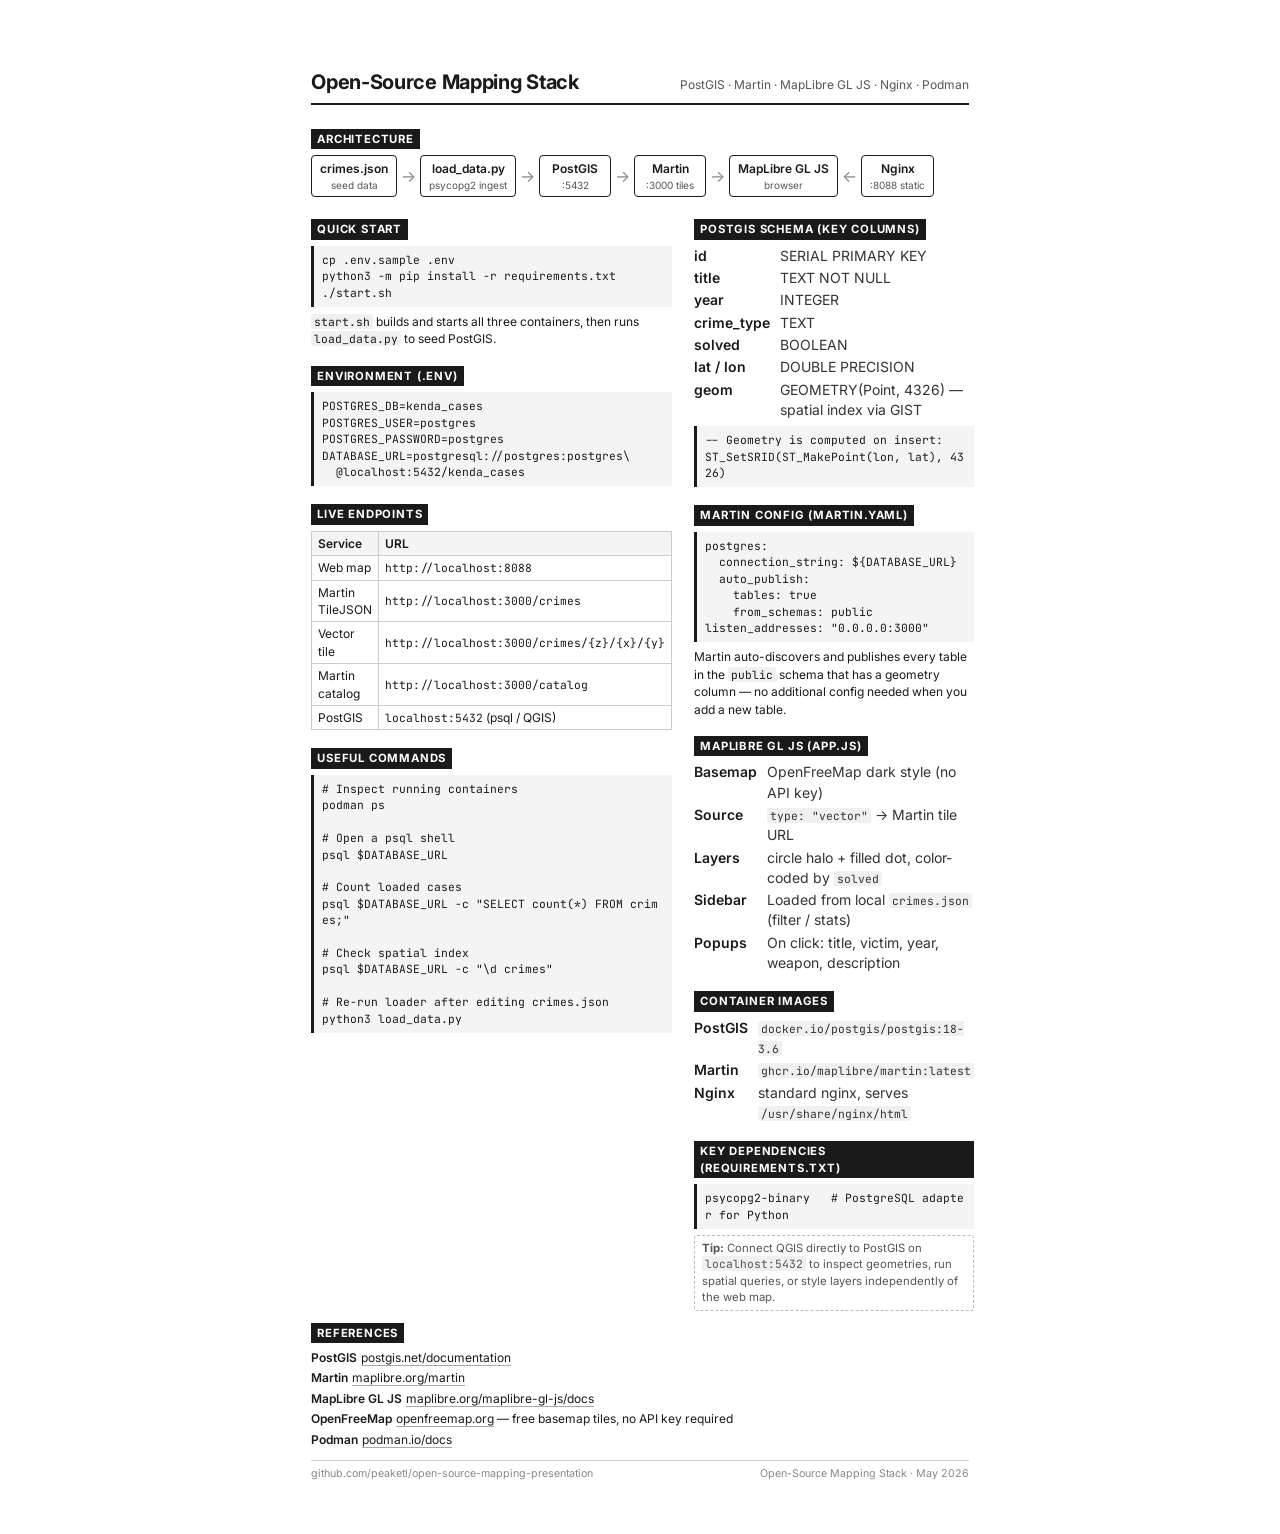
==== presentation/handout.html @ f69a6eb7 "Replace handout and outline documents with updated HTML versions; add SQL queries for PostGIS demo." ====
<!DOCTYPE html>
<html lang="en">
<head>
<meta charset="UTF-8">
<title>Open-Source Mapping Stack — Handout</title>
<style>
  @import url('https://fonts.googleapis.com/css2?family=Inter:wght@400;600;700&family=JetBrains+Mono:wght@400;600&display=swap');

  *, *::before, *::after { box-sizing: border-box; margin: 0; padding: 0; }

  body {
    font-family: 'Inter', sans-serif;
    font-size: 10.5pt;
    line-height: 1.45;
    color: #1a1a1a;
    background: #fff;
    padding: 18mm 18mm 14mm;
    max-width: 210mm;
    margin: 0 auto;
  }

  /* ── Header ── */
  header {
    display: flex;
    align-items: baseline;
    justify-content: space-between;
    border-bottom: 2.5px solid #1a1a1a;
    padding-bottom: 6px;
    margin-bottom: 12px;
  }
  header h1 { font-size: 15pt; font-weight: 700; letter-spacing: -0.3px; }
  header .subtitle { font-size: 9pt; color: #555; }

  /* ── Section titles ── */
  h2 {
    font-size: 8.5pt;
    font-weight: 700;
    text-transform: uppercase;
    letter-spacing: 0.8px;
    color: #fff;
    background: #1a1a1a;
    padding: 2px 6px;
    margin: 12px 0 6px;
    display: inline-block;
  }

  /* ── Two-column layout ── */
  .cols { display: grid; grid-template-columns: 1fr 1fr; gap: 0 22px; }
  .col-full { grid-column: 1 / -1; }

  /* ── Architecture diagram ── */
  .arch {
    display: flex;
    align-items: center;
    gap: 4px;
    margin-bottom: 10px;
    flex-wrap: wrap;
  }
  .arch-box {
    border: 1.5px solid #1a1a1a;
    border-radius: 4px;
    padding: 4px 8px;
    font-size: 9pt;
    font-weight: 600;
    text-align: center;
    min-width: 72px;
  }
  .arch-box .sub {
    font-size: 7.5pt;
    font-weight: 400;
    color: #555;
    display: block;
  }
  .arch-arrow { font-size: 12pt; color: #888; flex-shrink: 0; }

  /* ── Key/value lists ── */
  dl { display: grid; grid-template-columns: auto 1fr; gap: 2px 10px; margin-bottom: 6px; }
  dt { font-weight: 600; white-space: nowrap; }
  dd { color: #333; }

  /* ── Code blocks ── */
  pre, code {
    font-family: 'JetBrains Mono', 'Courier New', monospace;
    font-size: 8.5pt;
  }
  pre {
    background: #f4f4f4;
    border-left: 3px solid #1a1a1a;
    padding: 6px 8px;
    margin-bottom: 6px;
    white-space: pre-wrap;
    word-break: break-all;
  }
  code { background: #f0f0f0; padding: 0 3px; border-radius: 2px; }

  /* ── URL reference list ── */
  ul.refs { list-style: none; padding: 0; }
  ul.refs li { margin-bottom: 3px; font-size: 9pt; }
  ul.refs li span { font-weight: 600; margin-right: 4px; }
  ul.refs a { color: #1a1a1a; text-decoration: none; border-bottom: 1px solid #aaa; }

  /* ── Endpoint table ── */
  table { width: 100%; border-collapse: collapse; margin-bottom: 6px; font-size: 9pt; }
  th { background: #f4f4f4; font-weight: 600; text-align: left; padding: 3px 6px; border: 1px solid #ccc; }
  td { padding: 3px 6px; border: 1px solid #ccc; }
  td code { background: none; padding: 0; }

  /* ── Notes ── */
  .note {
    font-size: 8.5pt;
    color: #555;
    border: 1px dashed #bbb;
    padding: 4px 7px;
    border-radius: 3px;
    margin-top: 6px;
  }

  /* ── Footer ── */
  footer {
    border-top: 1px solid #ccc;
    margin-top: 12px;
    padding-top: 5px;
    font-size: 8pt;
    color: #888;
    display: flex;
    justify-content: space-between;
  }

  @media print {
    @page {
      size: letter portrait;
      margin: 13mm 14mm 11mm;
    }

    /* Let the @page margins do the work */
    body {
      padding: 0;
      max-width: none;
      font-size: 9.5pt;
    }

    /* Preserve background colors (section badges, code blocks, table headers) */
    * {
      -webkit-print-color-adjust: exact;
      print-color-adjust: exact;
    }

    /* Remove Google Fonts network dependency — fall back to system fonts */
    body, dt, dd, p, li, th, td, .note {
      font-family: system-ui, -apple-system, 'Helvetica Neue', Arial, sans-serif;
    }
    pre, code {
      font-family: 'Courier New', Courier, monospace;
    }

    /* Avoid breaking inside a section block */
    h2 { break-after: avoid; page-break-after: avoid; }
    pre, table, dl, .arch, .note {
      break-inside: avoid;
      page-break-inside: avoid;
    }

    /* Keep columns from orphaning */
    .cols { break-inside: avoid; page-break-inside: avoid; }

    /* URLs: show raw href after link text */
    a[href]::after {
      content: " (" attr(href) ")";
      font-size: 7.5pt;
      color: #555;
    }
    /* …except inline code links which are already readable */
    td a[href]::after { content: none; }

    /* Strip decorative underline — border shows enough */
    a { color: #1a1a1a !important; text-decoration: none; }

    footer { color: #555; }
  }
</style>
</head>
<body>

<header>
  <h1>Open-Source Mapping Stack</h1>
  <span class="subtitle">PostGIS · Martin · MapLibre GL JS · Nginx · Podman</span>
</header>

<!-- ARCHITECTURE -->
<h2>Architecture</h2>
<div class="arch">
  <div class="arch-box">crimes.json<span class="sub">seed data</span></div>
  <span class="arch-arrow">→</span>
  <div class="arch-box">load_data.py<span class="sub">psycopg2 ingest</span></div>
  <span class="arch-arrow">→</span>
  <div class="arch-box">PostGIS<span class="sub">:5432</span></div>
  <span class="arch-arrow">→</span>
  <div class="arch-box">Martin<span class="sub">:3000 tiles</span></div>
  <span class="arch-arrow">→</span>
  <div class="arch-box">MapLibre GL JS<span class="sub">browser</span></div>
  <span class="arch-arrow">←</span>
  <div class="arch-box">Nginx<span class="sub">:8088 static</span></div>
</div>

<div class="cols">

  <!-- LEFT COLUMN -->
  <div>

    <h2>Quick Start</h2>
    <pre>cp .env.sample .env
python3 -m pip install -r requirements.txt
./start.sh</pre>
    <p style="font-size:9pt;margin-bottom:6px"><code>start.sh</code> builds and starts all three containers, then runs <code>load_data.py</code> to seed PostGIS.</p>

    <h2>Environment (.env)</h2>
    <pre>POSTGRES_DB=kenda_cases
POSTGRES_USER=postgres
POSTGRES_PASSWORD=postgres
DATABASE_URL=postgresql://postgres:postgres\
  @localhost:5432/kenda_cases</pre>

    <h2>Live Endpoints</h2>
    <table>
      <tr><th>Service</th><th>URL</th></tr>
      <tr><td>Web map</td><td><code>http://localhost:8088</code></td></tr>
      <tr><td>Martin TileJSON</td><td><code>http://localhost:3000/crimes</code></td></tr>
      <tr><td>Vector tile</td><td><code>http://localhost:3000/crimes/{z}/{x}/{y}</code></td></tr>
      <tr><td>Martin catalog</td><td><code>http://localhost:3000/catalog</code></td></tr>
      <tr><td>PostGIS</td><td><code>localhost:5432</code> (psql / QGIS)</td></tr>
    </table>

    <h2>Useful Commands</h2>
    <pre># Inspect running containers
podman ps

# Open a psql shell
psql $DATABASE_URL

# Count loaded cases
psql $DATABASE_URL -c "SELECT count(*) FROM crimes;"

# Check spatial index
psql $DATABASE_URL -c "\d crimes"

# Re-run loader after editing crimes.json
python3 load_data.py</pre>

  </div>

  <!-- RIGHT COLUMN -->
  <div>

    <h2>PostGIS Schema (key columns)</h2>
    <dl>
      <dt>id</dt>        <dd>SERIAL PRIMARY KEY</dd>
      <dt>title</dt>     <dd>TEXT NOT NULL</dd>
      <dt>year</dt>      <dd>INTEGER</dd>
      <dt>crime_type</dt><dd>TEXT</dd>
      <dt>solved</dt>    <dd>BOOLEAN</dd>
      <dt>lat / lon</dt> <dd>DOUBLE PRECISION</dd>
      <dt>geom</dt>      <dd>GEOMETRY(Point, 4326) — spatial index via GIST</dd>
    </dl>
    <pre style="margin-top:2px">-- Geometry is computed on insert:
ST_SetSRID(ST_MakePoint(lon, lat), 4326)</pre>

    <h2>Martin Config (martin.yaml)</h2>
    <pre>postgres:
  connection_string: ${DATABASE_URL}
  auto_publish:
    tables: true
    from_schemas: public
listen_addresses: "0.0.0.0:3000"</pre>
    <p style="font-size:9pt;margin-bottom:6px">Martin auto-discovers and publishes every table in the <code>public</code> schema that has a geometry column — no additional config needed when you add a new table.</p>

    <h2>MapLibre GL JS (app.js)</h2>
    <dl>
      <dt>Basemap</dt>  <dd>OpenFreeMap dark style (no API key)</dd>
      <dt>Source</dt>   <dd><code>type: "vector"</code> → Martin tile URL</dd>
      <dt>Layers</dt>   <dd>circle halo + filled dot, color-coded by <code>solved</code></dd>
      <dt>Sidebar</dt>  <dd>Loaded from local <code>crimes.json</code> (filter / stats)</dd>
      <dt>Popups</dt>   <dd>On click: title, victim, year, weapon, description</dd>
    </dl>

    <h2>Container Images</h2>
    <dl>
      <dt>PostGIS</dt><dd><code>docker.io/postgis/postgis:18-3.6</code></dd>
      <dt>Martin</dt> <dd><code>ghcr.io/maplibre/martin:latest</code></dd>
      <dt>Nginx</dt>  <dd>standard nginx, serves <code>/usr/share/nginx/html</code></dd>
    </dl>

    <h2>Key Dependencies (requirements.txt)</h2>
    <pre>psycopg2-binary   # PostgreSQL adapter for Python</pre>

    <div class="note">
      <strong>Tip:</strong> Connect QGIS directly to PostGIS on <code>localhost:5432</code>
      to inspect geometries, run spatial queries, or style layers independently of the web map.
    </div>

  </div>
</div>

<!-- REFERENCES -->
<div class="col-full">
  <h2>References</h2>
  <ul class="refs">
    <li><span>PostGIS</span><a href="https://postgis.net/documentation/">postgis.net/documentation</a></li>
    <li><span>Martin</span><a href="https://maplibre.org/martin/">maplibre.org/martin</a></li>
    <li><span>MapLibre GL JS</span><a href="https://maplibre.org/maplibre-gl-js/docs/">maplibre.org/maplibre-gl-js/docs</a></li>
    <li><span>OpenFreeMap</span><a href="https://openfreemap.org">openfreemap.org</a> — free basemap tiles, no API key required</li>
    <li><span>Podman</span><a href="https://podman.io/docs">podman.io/docs</a></li>
  </ul>
</div>

<footer>
  <span>github.com/peaketl/open-source-mapping-presentation</span>
  <span>Open-Source Mapping Stack · May 2026</span>
</footer>

</body>
</html>
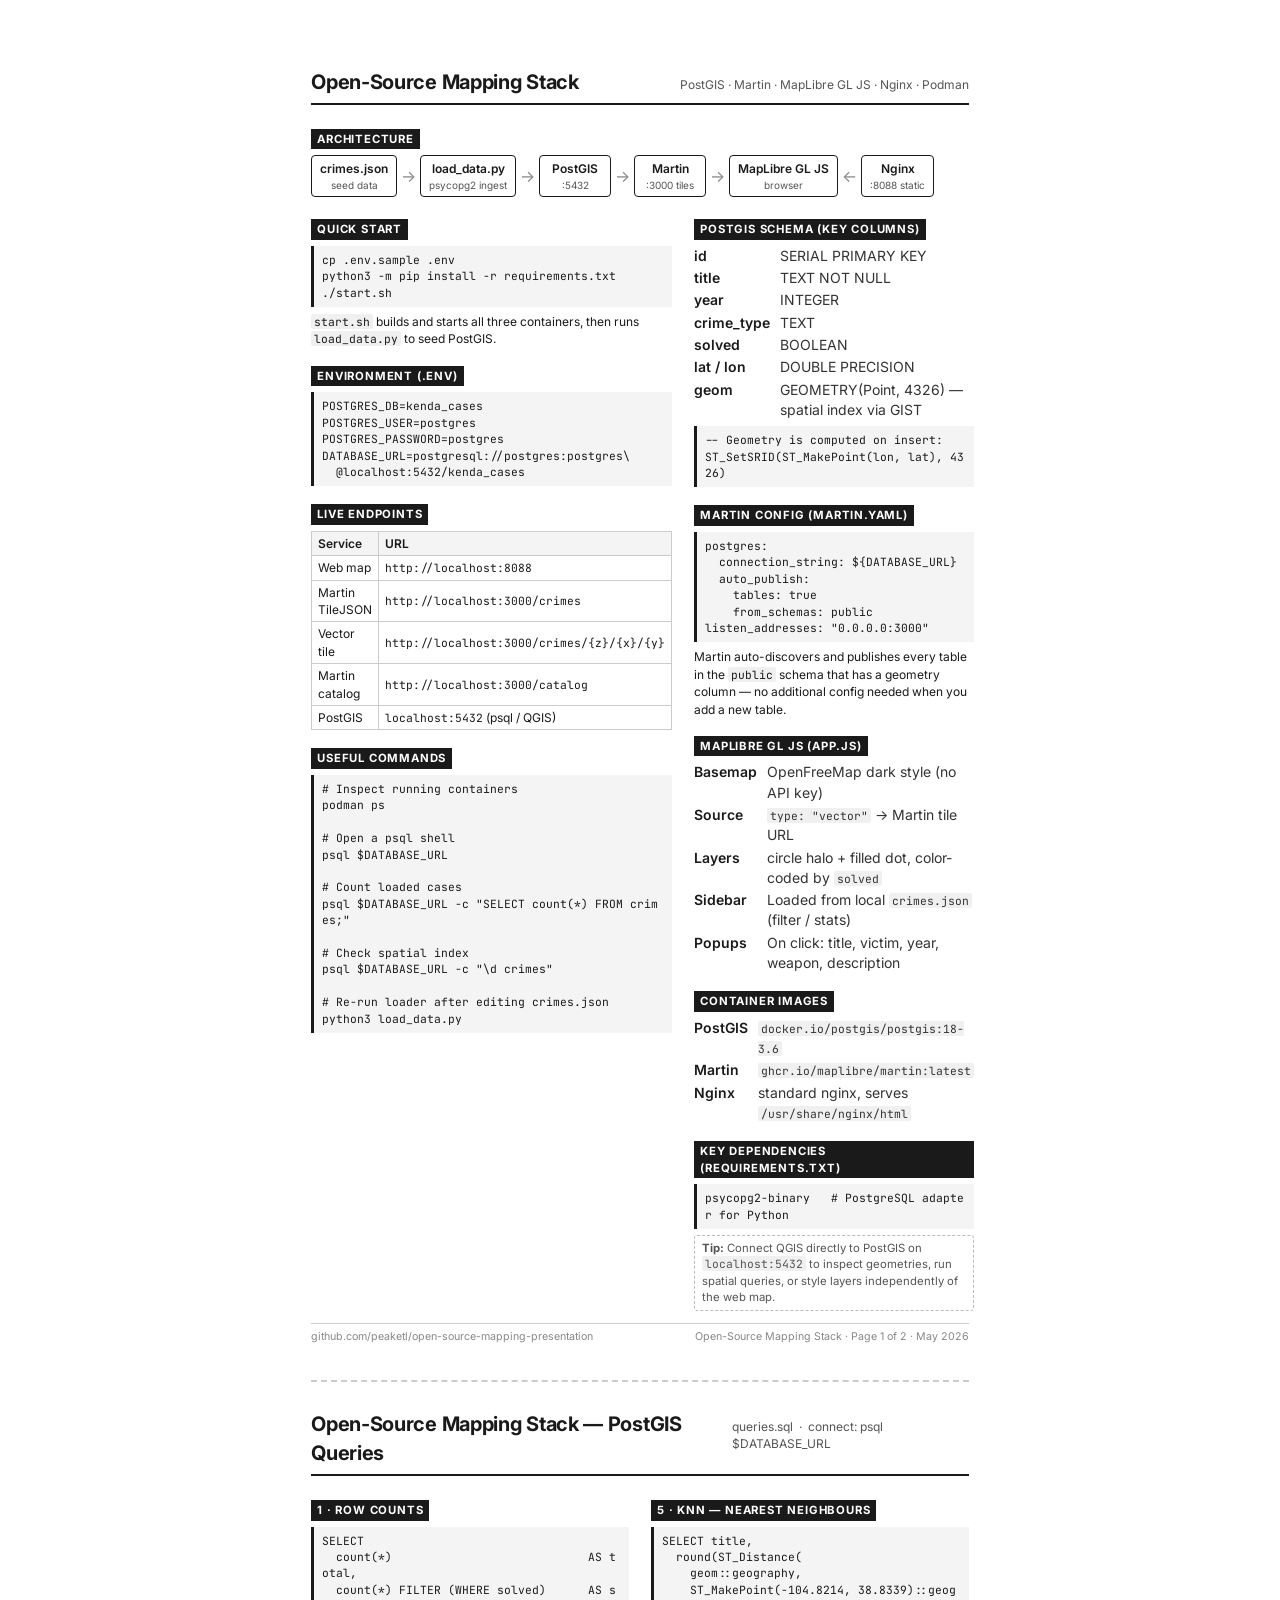
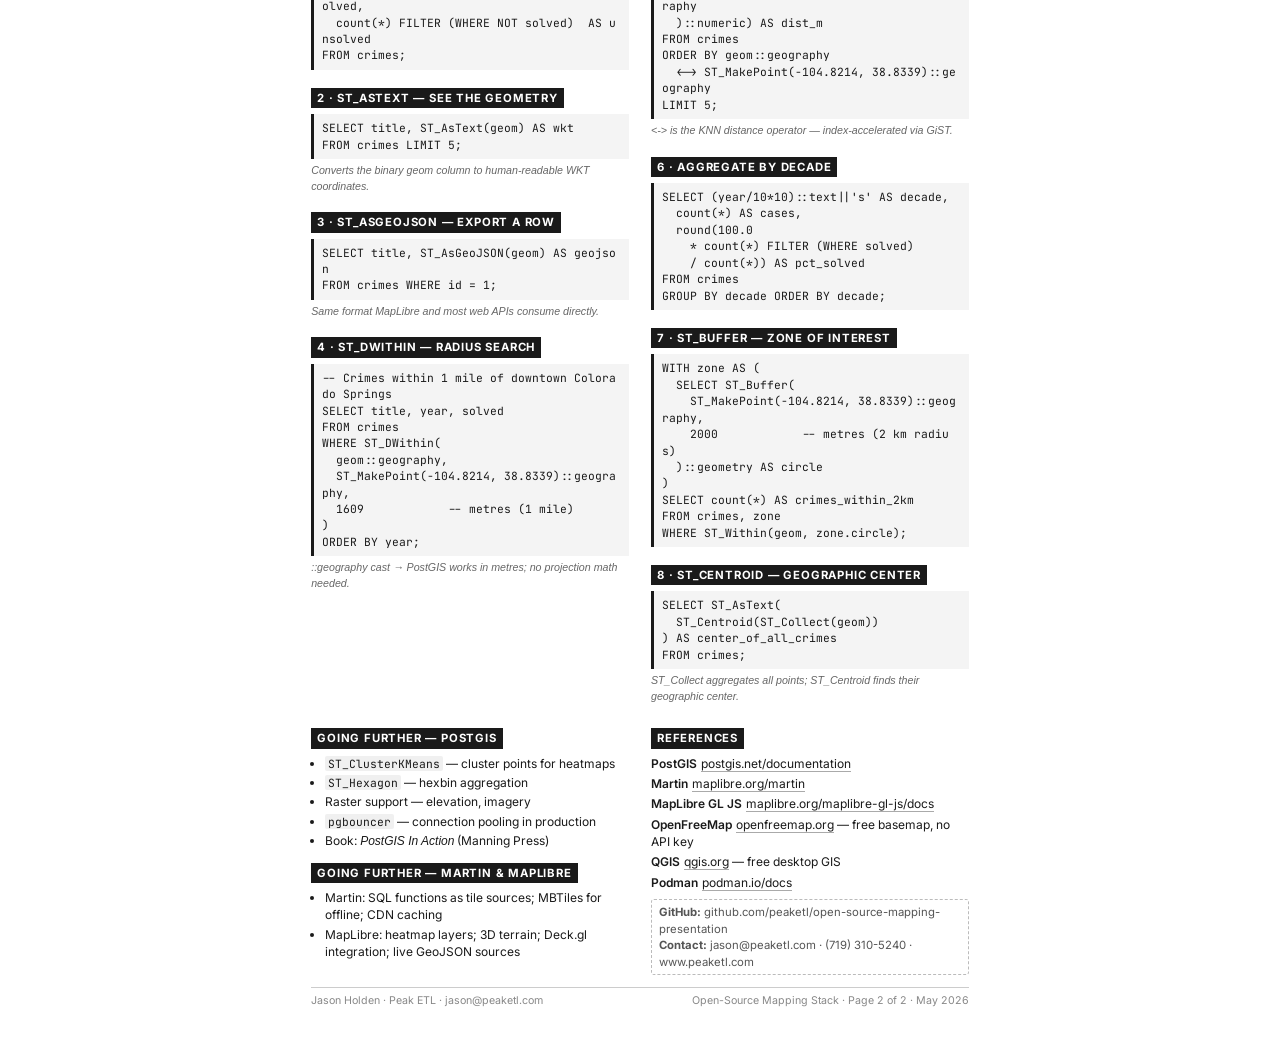
==== commit 98c6dbd7: "Add handout and speaker outline documents in HTML format; include PostGIS demo queries" ====
--- a/presentation/handout.html
+++ b/presentation/handout.html
@@ -115,6 +115,28 @@
     margin-top: 6px;
   }
 
+  /* ── Inline note (below a code block) ── */
+  .note-inline {
+    font-size: 8pt;
+    color: #666;
+    font-style: italic;
+    margin: -2px 0 6px;
+  }
+
+  /* ── Page 2 separator ── */
+  .page-break {
+    break-before: page;
+    page-break-before: always;
+    height: 0;
+  }
+  @media screen {
+    .page-break {
+      height: auto;
+      border-top: 2px dashed #ccc;
+      margin: 36px 0 28px;
+    }
+  }
+
   /* ── Footer ── */
   footer {
     border-top: 1px solid #ccc;
@@ -129,14 +151,15 @@
   @media print {
     @page {
       size: letter portrait;
-      margin: 13mm 14mm 11mm;
+      margin: 11mm 13mm 10mm;
     }
 
     /* Let the @page margins do the work */
     body {
       padding: 0;
       max-width: none;
-      font-size: 9.5pt;
+      font-size: 8.5pt;
+      line-height: 1.35;
     }
 
     /* Preserve background colors (section badges, code blocks, table headers) */
@@ -151,22 +174,34 @@
     }
     pre, code {
       font-family: 'Courier New', Courier, monospace;
-    }
-
-    /* Avoid breaking inside a section block */
-    h2 { break-after: avoid; page-break-after: avoid; }
+      font-size: 7.5pt;
+    }
+
+    /* Tighten vertical rhythm */
+    h2 {
+      margin: 7px 0 4px;
+      break-after: avoid;
+      page-break-after: avoid;
+    }
+    pre {
+      padding: 4px 6px;
+      margin-bottom: 4px;
+    }
+    dl { gap: 1px 8px; margin-bottom: 4px; }
+    table { margin-bottom: 4px; }
+    th, td { padding: 2px 5px; }
+    footer { margin-top: 8px; }
+
+    /* Avoid breaking inside a section block — but NOT .cols, which must flow freely */
     pre, table, dl, .arch, .note {
       break-inside: avoid;
       page-break-inside: avoid;
     }
 
-    /* Keep columns from orphaning */
-    .cols { break-inside: avoid; page-break-inside: avoid; }
-
     /* URLs: show raw href after link text */
     a[href]::after {
       content: " (" attr(href) ")";
-      font-size: 7.5pt;
+      font-size: 7pt;
       color: #555;
     }
     /* …except inline code links which are already readable */
@@ -300,21 +335,139 @@
   </div>
 </div>
 
-<!-- REFERENCES -->
-<div class="col-full">
-  <h2>References</h2>
-  <ul class="refs">
-    <li><span>PostGIS</span><a href="https://postgis.net/documentation/">postgis.net/documentation</a></li>
-    <li><span>Martin</span><a href="https://maplibre.org/martin/">maplibre.org/martin</a></li>
-    <li><span>MapLibre GL JS</span><a href="https://maplibre.org/maplibre-gl-js/docs/">maplibre.org/maplibre-gl-js/docs</a></li>
-    <li><span>OpenFreeMap</span><a href="https://openfreemap.org">openfreemap.org</a> — free basemap tiles, no API key required</li>
-    <li><span>Podman</span><a href="https://podman.io/docs">podman.io/docs</a></li>
-  </ul>
-</div>
-
 <footer>
   <span>github.com/peaketl/open-source-mapping-presentation</span>
-  <span>Open-Source Mapping Stack · May 2026</span>
+  <span>Open-Source Mapping Stack · Page 1 of 2 · May 2026</span>
+</footer>
+
+<!-- ═══════════════════════════════════════ PAGE 2 ═══════════════════════════════════════ -->
+<div class="page-break"></div>
+
+<header>
+  <h1>Open-Source Mapping Stack — PostGIS Queries</h1>
+  <span class="subtitle">queries.sql &nbsp;·&nbsp; connect: psql $DATABASE_URL</span>
+</header>
+
+<div class="cols">
+
+  <!-- LEFT: queries 1–4 -->
+  <div>
+
+    <h2>1 · Row counts</h2>
+    <pre>SELECT
+  count(*)                            AS total,
+  count(*) FILTER (WHERE solved)      AS solved,
+  count(*) FILTER (WHERE NOT solved)  AS unsolved
+FROM crimes;</pre>
+
+    <h2>2 · ST_AsText — see the geometry</h2>
+    <pre>SELECT title, ST_AsText(geom) AS wkt
+FROM crimes LIMIT 5;</pre>
+    <p class="note-inline">Converts the binary geom column to human-readable WKT coordinates.</p>
+
+    <h2>3 · ST_AsGeoJSON — export a row</h2>
+    <pre>SELECT title, ST_AsGeoJSON(geom) AS geojson
+FROM crimes WHERE id = 1;</pre>
+    <p class="note-inline">Same format MapLibre and most web APIs consume directly.</p>
+
+    <h2>4 · ST_DWithin — radius search</h2>
+    <pre>-- Crimes within 1 mile of downtown Colorado Springs
+SELECT title, year, solved
+FROM crimes
+WHERE ST_DWithin(
+  geom::geography,
+  ST_MakePoint(-104.8214, 38.8339)::geography,
+  1609            -- metres (1 mile)
+)
+ORDER BY year;</pre>
+    <p class="note-inline">::geography cast → PostGIS works in metres; no projection math needed.</p>
+
+  </div>
+
+  <!-- RIGHT: queries 5–8 -->
+  <div>
+
+    <h2>5 · KNN — nearest neighbours</h2>
+    <pre>SELECT title,
+  round(ST_Distance(
+    geom::geography,
+    ST_MakePoint(-104.8214, 38.8339)::geography
+  )::numeric) AS dist_m
+FROM crimes
+ORDER BY geom::geography
+  &lt;-> ST_MakePoint(-104.8214, 38.8339)::geography
+LIMIT 5;</pre>
+    <p class="note-inline">&lt;-> is the KNN distance operator — index-accelerated via GiST.</p>
+
+    <h2>6 · Aggregate by decade</h2>
+    <pre>SELECT (year/10*10)::text||'s' AS decade,
+  count(*) AS cases,
+  round(100.0
+    * count(*) FILTER (WHERE solved)
+    / count(*)) AS pct_solved
+FROM crimes
+GROUP BY decade ORDER BY decade;</pre>
+
+    <h2>7 · ST_Buffer — zone of interest</h2>
+    <pre>WITH zone AS (
+  SELECT ST_Buffer(
+    ST_MakePoint(-104.8214, 38.8339)::geography,
+    2000            -- metres (2 km radius)
+  )::geometry AS circle
+)
+SELECT count(*) AS crimes_within_2km
+FROM crimes, zone
+WHERE ST_Within(geom, zone.circle);</pre>
+
+    <h2>8 · ST_Centroid — geographic center</h2>
+    <pre>SELECT ST_AsText(
+  ST_Centroid(ST_Collect(geom))
+) AS center_of_all_crimes
+FROM crimes;</pre>
+    <p class="note-inline">ST_Collect aggregates all points; ST_Centroid finds their geographic center.</p>
+
+  </div>
+</div>
+
+<div class="cols" style="margin-top:6px">
+
+  <div>
+    <h2>Going Further — PostGIS</h2>
+    <ul class="refs" style="list-style:disc;padding-left:14px;font-size:9pt">
+      <li style="margin-bottom:2px"><code>ST_ClusterKMeans</code> — cluster points for heatmaps</li>
+      <li style="margin-bottom:2px"><code>ST_Hexagon</code> — hexbin aggregation</li>
+      <li style="margin-bottom:2px">Raster support — elevation, imagery</li>
+      <li style="margin-bottom:2px"><code>pgbouncer</code> — connection pooling in production</li>
+      <li style="margin-bottom:2px">Book: <em>PostGIS In Action</em> (Manning Press)</li>
+    </ul>
+    <h2 style="margin-top:10px">Going Further — Martin &amp; MapLibre</h2>
+    <ul class="refs" style="list-style:disc;padding-left:14px;font-size:9pt">
+      <li style="margin-bottom:2px">Martin: SQL functions as tile sources; MBTiles for offline; CDN caching</li>
+      <li style="margin-bottom:2px">MapLibre: heatmap layers; 3D terrain; Deck.gl integration; live GeoJSON sources</li>
+    </ul>
+  </div>
+
+  <div>
+    <h2>References</h2>
+    <ul class="refs">
+      <li><span>PostGIS</span><a href="https://postgis.net/documentation/">postgis.net/documentation</a></li>
+      <li><span>Martin</span><a href="https://maplibre.org/martin/">maplibre.org/martin</a></li>
+      <li><span>MapLibre GL JS</span><a href="https://maplibre.org/maplibre-gl-js/docs/">maplibre.org/maplibre-gl-js/docs</a></li>
+      <li><span>OpenFreeMap</span><a href="https://openfreemap.org">openfreemap.org</a> — free basemap, no API key</li>
+      <li><span>QGIS</span><a href="https://qgis.org">qgis.org</a> — free desktop GIS</li>
+      <li><span>Podman</span><a href="https://podman.io/docs">podman.io/docs</a></li>
+    </ul>
+    <div class="note" style="margin-top:8px">
+      <strong>GitHub:</strong> github.com/peaketl/open-source-mapping-presentation<br>
+      <strong>Contact:</strong> jason@peaketl.com · (719) 310-5240 · www.peaketl.com
+    </div>
+  </div>
+
+</div>
+
+<footer>
+  <span>Jason Holden · Peak ETL · jason@peaketl.com</span>
+  <span>Open-Source Mapping Stack · Page 2 of 2 · May 2026</span>
 </footer>
 
 </body>
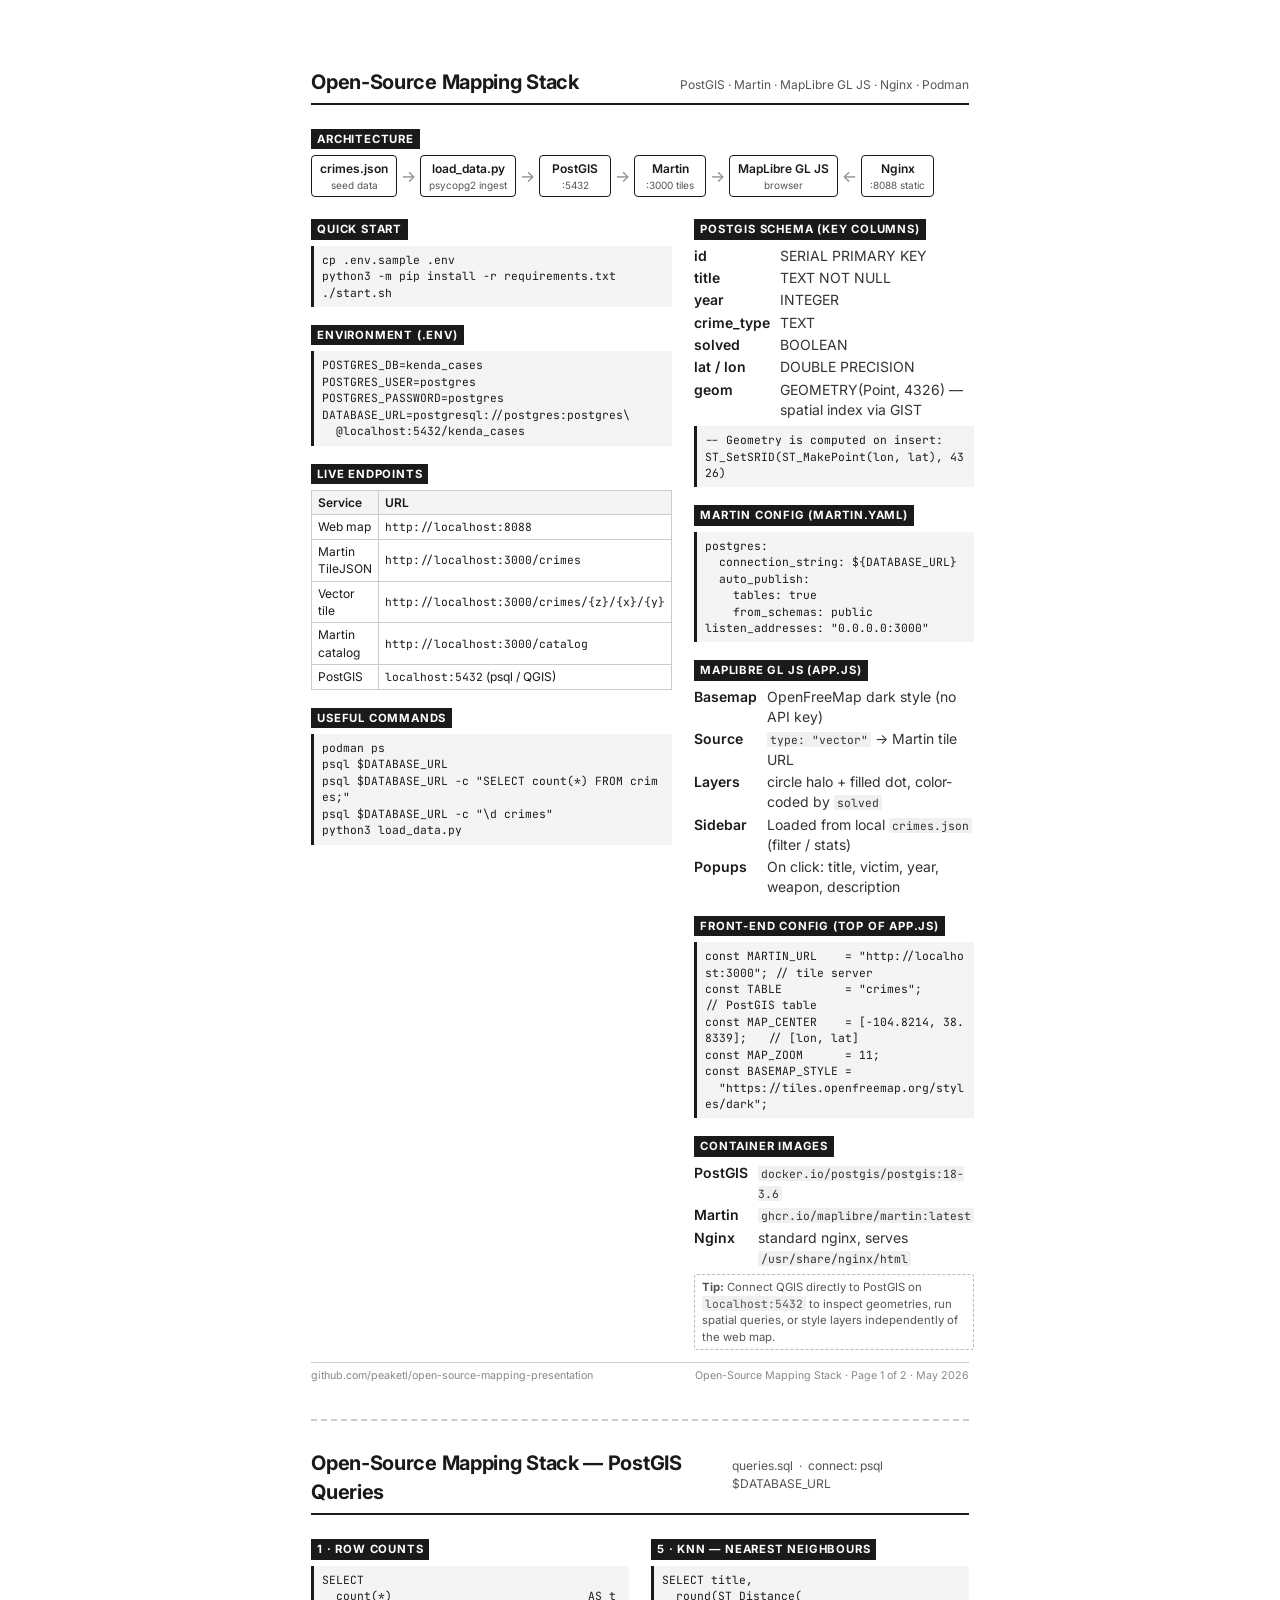
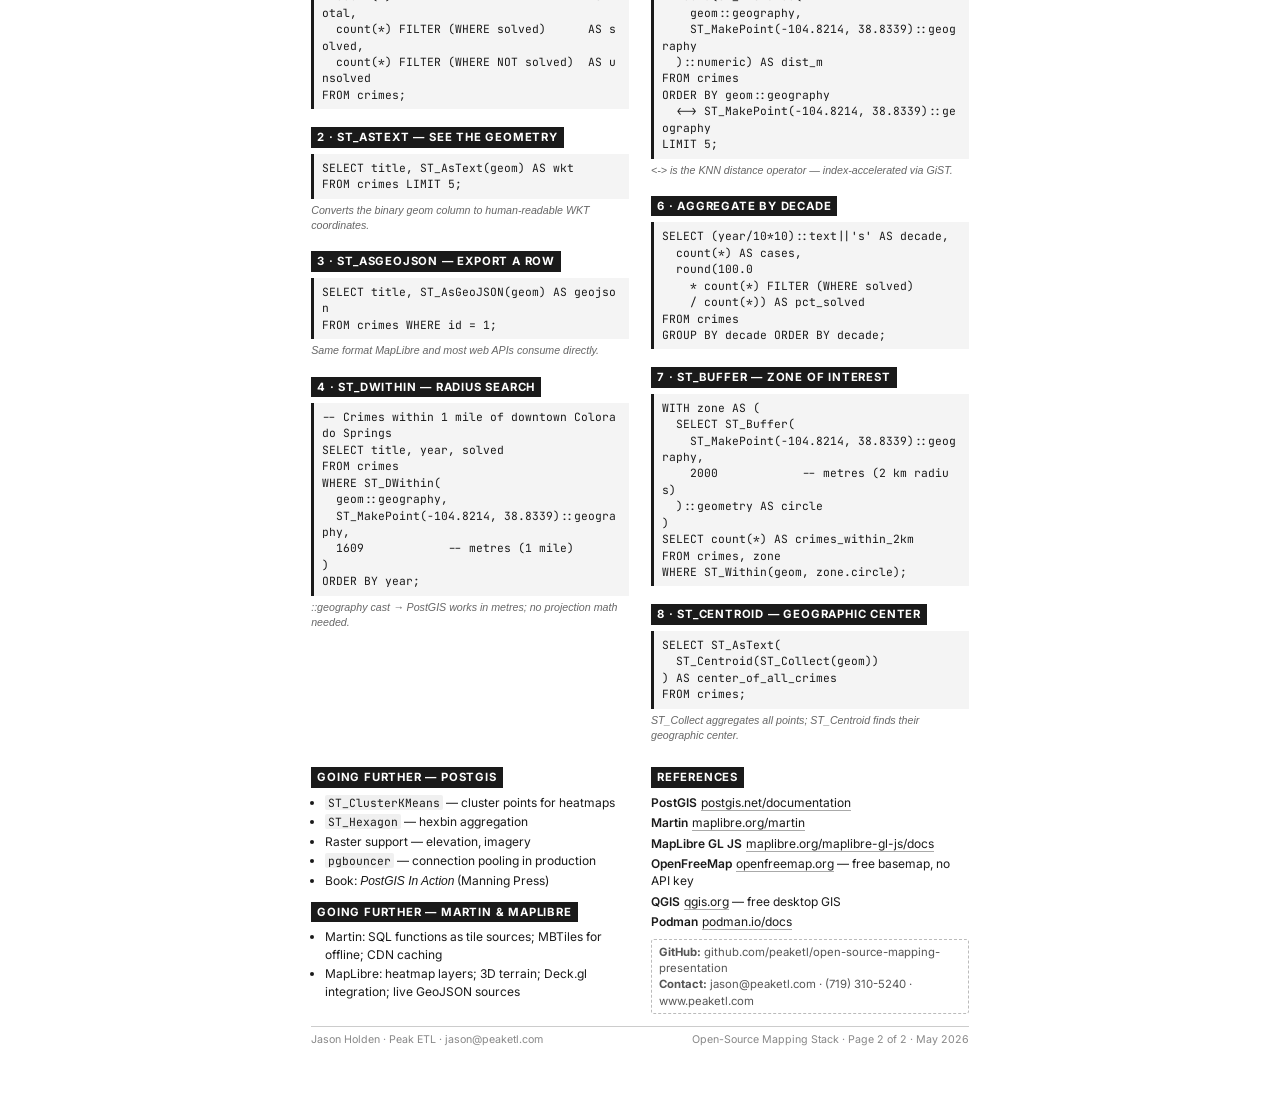
==== commit 0ea260d9: "Update handout and speaker outline with formatting improvements; modify app.js for basemap style opt" ====
--- a/presentation/handout.html
+++ b/presentation/handout.html
@@ -151,15 +151,15 @@
   @media print {
     @page {
       size: letter portrait;
-      margin: 11mm 13mm 10mm;
+      margin: 8mm 10mm 7mm;
     }
 
     /* Let the @page margins do the work */
     body {
       padding: 0;
       max-width: none;
-      font-size: 8.5pt;
-      line-height: 1.35;
+      font-size: 7.5pt;
+      line-height: 1.25;
     }
 
     /* Preserve background colors (section badges, code blocks, table headers) */
@@ -178,19 +178,27 @@
     }
 
     /* Tighten vertical rhythm */
+    header { margin-bottom: 7px; }
+    header h1 { font-size: 11pt; }
+    .cols { gap: 0 12px; }
+    .arch { gap: 3px; margin-bottom: 6px; }
+    .arch-box { padding: 3px 5px; min-width: 60px; }
     h2 {
-      margin: 7px 0 4px;
+      margin: 5px 0 3px;
       break-after: avoid;
       page-break-after: avoid;
     }
     pre {
-      padding: 4px 6px;
-      margin-bottom: 4px;
-    }
-    dl { gap: 1px 8px; margin-bottom: 4px; }
-    table { margin-bottom: 4px; }
-    th, td { padding: 2px 5px; }
-    footer { margin-top: 8px; }
+      padding: 3px 5px;
+      margin-bottom: 3px;
+    }
+    dl { gap: 1px 6px; margin-bottom: 3px; }
+    table { margin-bottom: 3px; }
+    th, td { padding: 2px 4px; }
+    footer { margin-top: 6px; padding-top: 3px; }
+    .note { padding: 3px 6px; margin-top: 4px; }
+    .note-inline { margin: -1px 0 3px; }
+    p[style] { margin-bottom: 3px !important; }
 
     /* Avoid breaking inside a section block — but NOT .cols, which must flow freely */
     pre, table, dl, .arch, .note {
@@ -246,7 +254,6 @@
     <pre>cp .env.sample .env
 python3 -m pip install -r requirements.txt
 ./start.sh</pre>
-    <p style="font-size:9pt;margin-bottom:6px"><code>start.sh</code> builds and starts all three containers, then runs <code>load_data.py</code> to seed PostGIS.</p>
 
     <h2>Environment (.env)</h2>
     <pre>POSTGRES_DB=kenda_cases
@@ -266,19 +273,10 @@
     </table>
 
     <h2>Useful Commands</h2>
-    <pre># Inspect running containers
-podman ps
-
-# Open a psql shell
+    <pre>podman ps
 psql $DATABASE_URL
-
-# Count loaded cases
 psql $DATABASE_URL -c "SELECT count(*) FROM crimes;"
-
-# Check spatial index
 psql $DATABASE_URL -c "\d crimes"
-
-# Re-run loader after editing crimes.json
 python3 load_data.py</pre>
 
   </div>
@@ -306,8 +304,6 @@
     tables: true
     from_schemas: public
 listen_addresses: "0.0.0.0:3000"</pre>
-    <p style="font-size:9pt;margin-bottom:6px">Martin auto-discovers and publishes every table in the <code>public</code> schema that has a geometry column — no additional config needed when you add a new table.</p>
-
     <h2>MapLibre GL JS (app.js)</h2>
     <dl>
       <dt>Basemap</dt>  <dd>OpenFreeMap dark style (no API key)</dd>
@@ -317,15 +313,19 @@
       <dt>Popups</dt>   <dd>On click: title, victim, year, weapon, description</dd>
     </dl>
 
+    <h2>Front-end Config (top of app.js)</h2>
+    <pre>const MARTIN_URL    = "http://localhost:3000"; // tile server
+const TABLE         = "crimes";               // PostGIS table
+const MAP_CENTER    = [-104.8214, 38.8339];   // [lon, lat]
+const MAP_ZOOM      = 11;
+const BASEMAP_STYLE =
+  "https://tiles.openfreemap.org/styles/dark";</pre>
     <h2>Container Images</h2>
     <dl>
       <dt>PostGIS</dt><dd><code>docker.io/postgis/postgis:18-3.6</code></dd>
       <dt>Martin</dt> <dd><code>ghcr.io/maplibre/martin:latest</code></dd>
       <dt>Nginx</dt>  <dd>standard nginx, serves <code>/usr/share/nginx/html</code></dd>
     </dl>
-
-    <h2>Key Dependencies (requirements.txt)</h2>
-    <pre>psycopg2-binary   # PostgreSQL adapter for Python</pre>
 
     <div class="note">
       <strong>Tip:</strong> Connect QGIS directly to PostGIS on <code>localhost:5432</code>
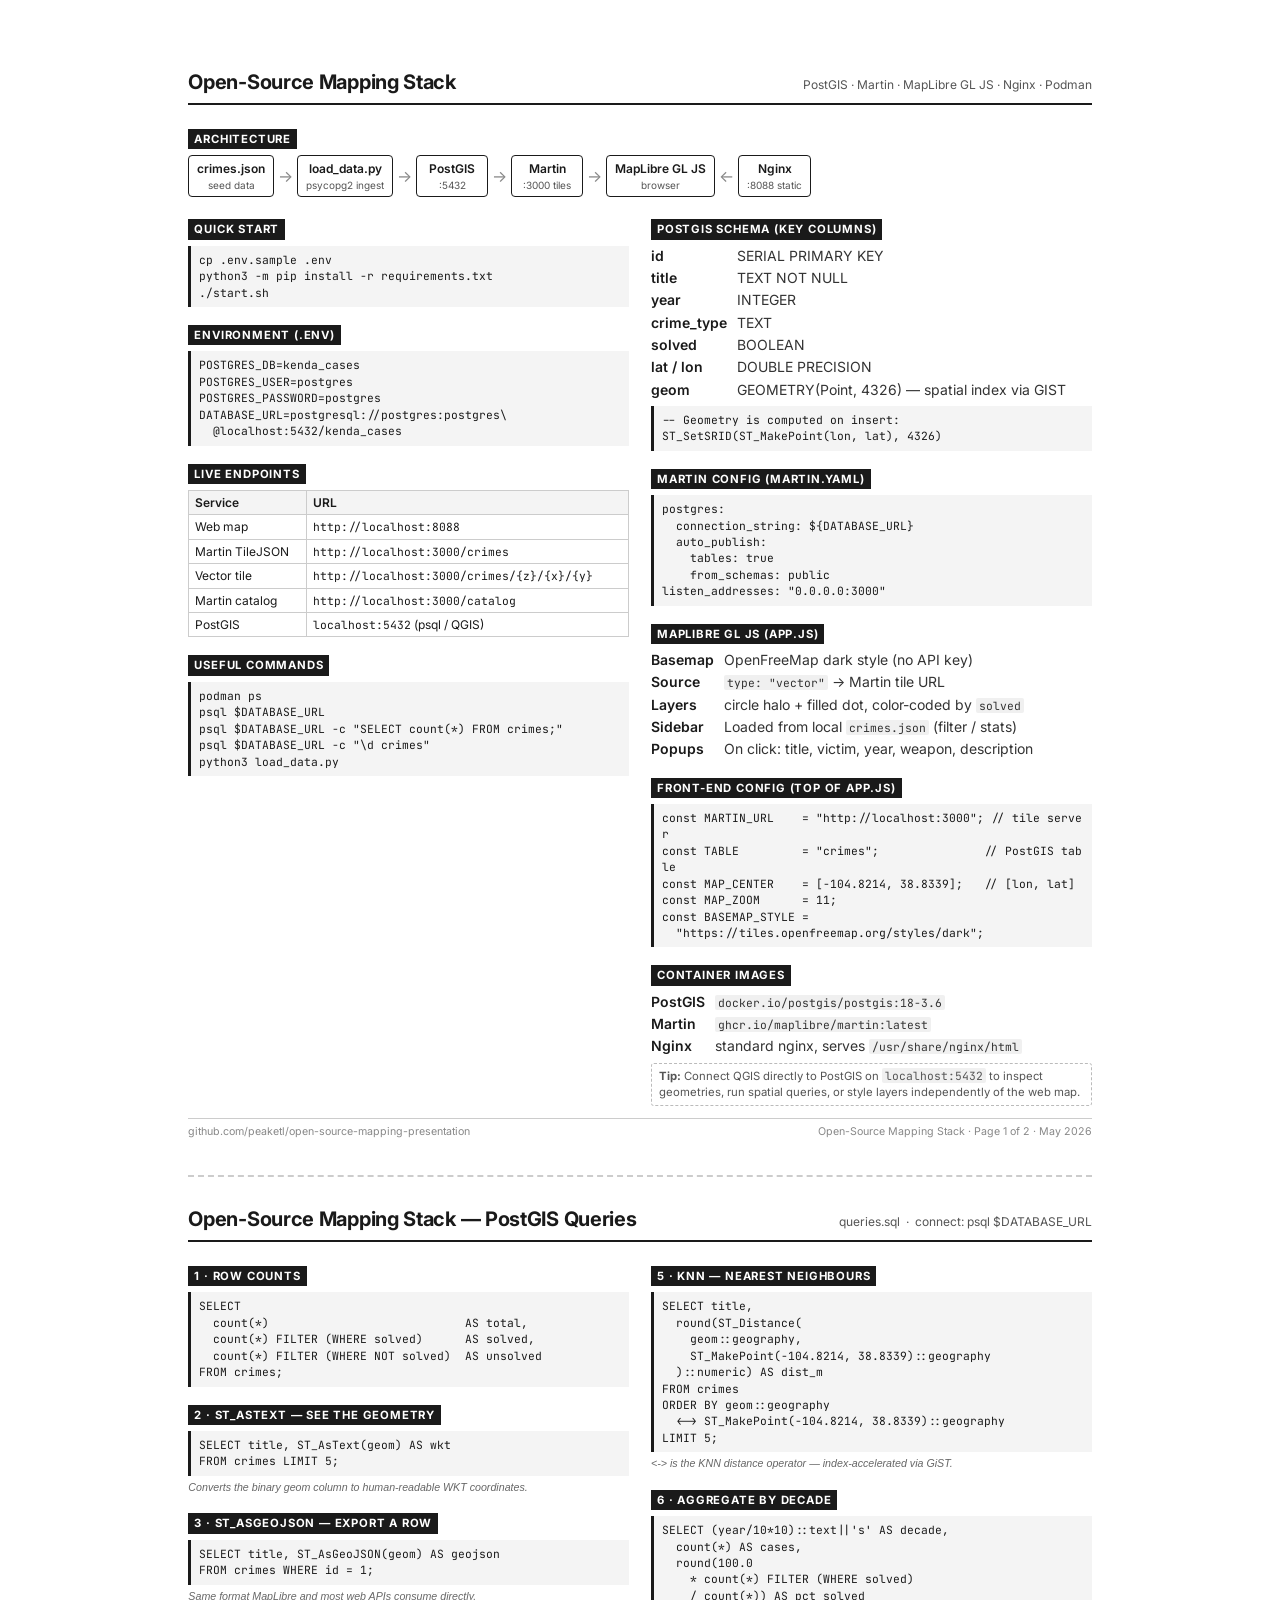
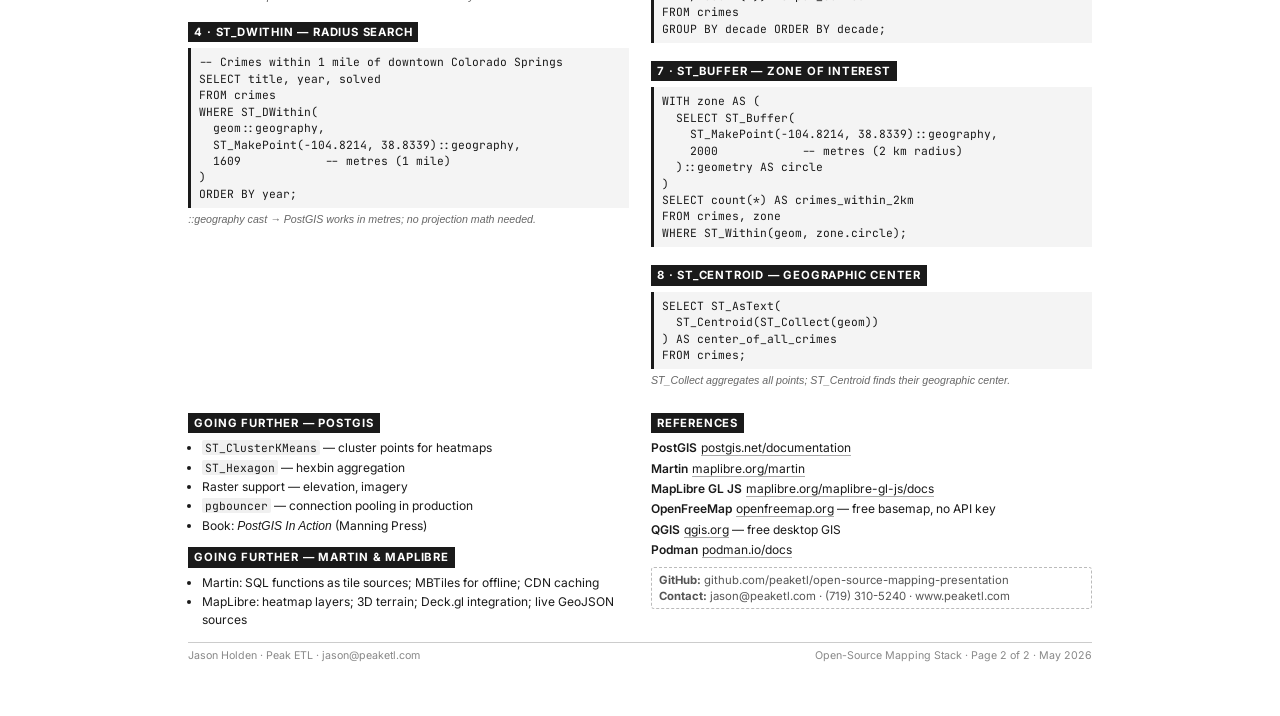
==== commit bff475e8: "Update handout HTML and PDF with layout adjustments for improved print formatting" ====
--- a/presentation/handout.html
+++ b/presentation/handout.html
@@ -15,7 +15,7 @@
     color: #1a1a1a;
     background: #fff;
     padding: 18mm 18mm 14mm;
-    max-width: 210mm;
+    max-width: 275mm;
     margin: 0 auto;
   }
 
@@ -150,8 +150,8 @@
 
   @media print {
     @page {
-      size: letter portrait;
-      margin: 8mm 10mm 7mm;
+      size: 287mm 279mm;
+      margin: 8mm 6mm 7mm;
     }
 
     /* Let the @page margins do the work */
@@ -180,7 +180,7 @@
     /* Tighten vertical rhythm */
     header { margin-bottom: 7px; }
     header h1 { font-size: 11pt; }
-    .cols { gap: 0 12px; }
+    .cols { gap: 0 8px; }
     .arch { gap: 3px; margin-bottom: 6px; }
     .arch-box { padding: 3px 5px; min-width: 60px; }
     h2 {
